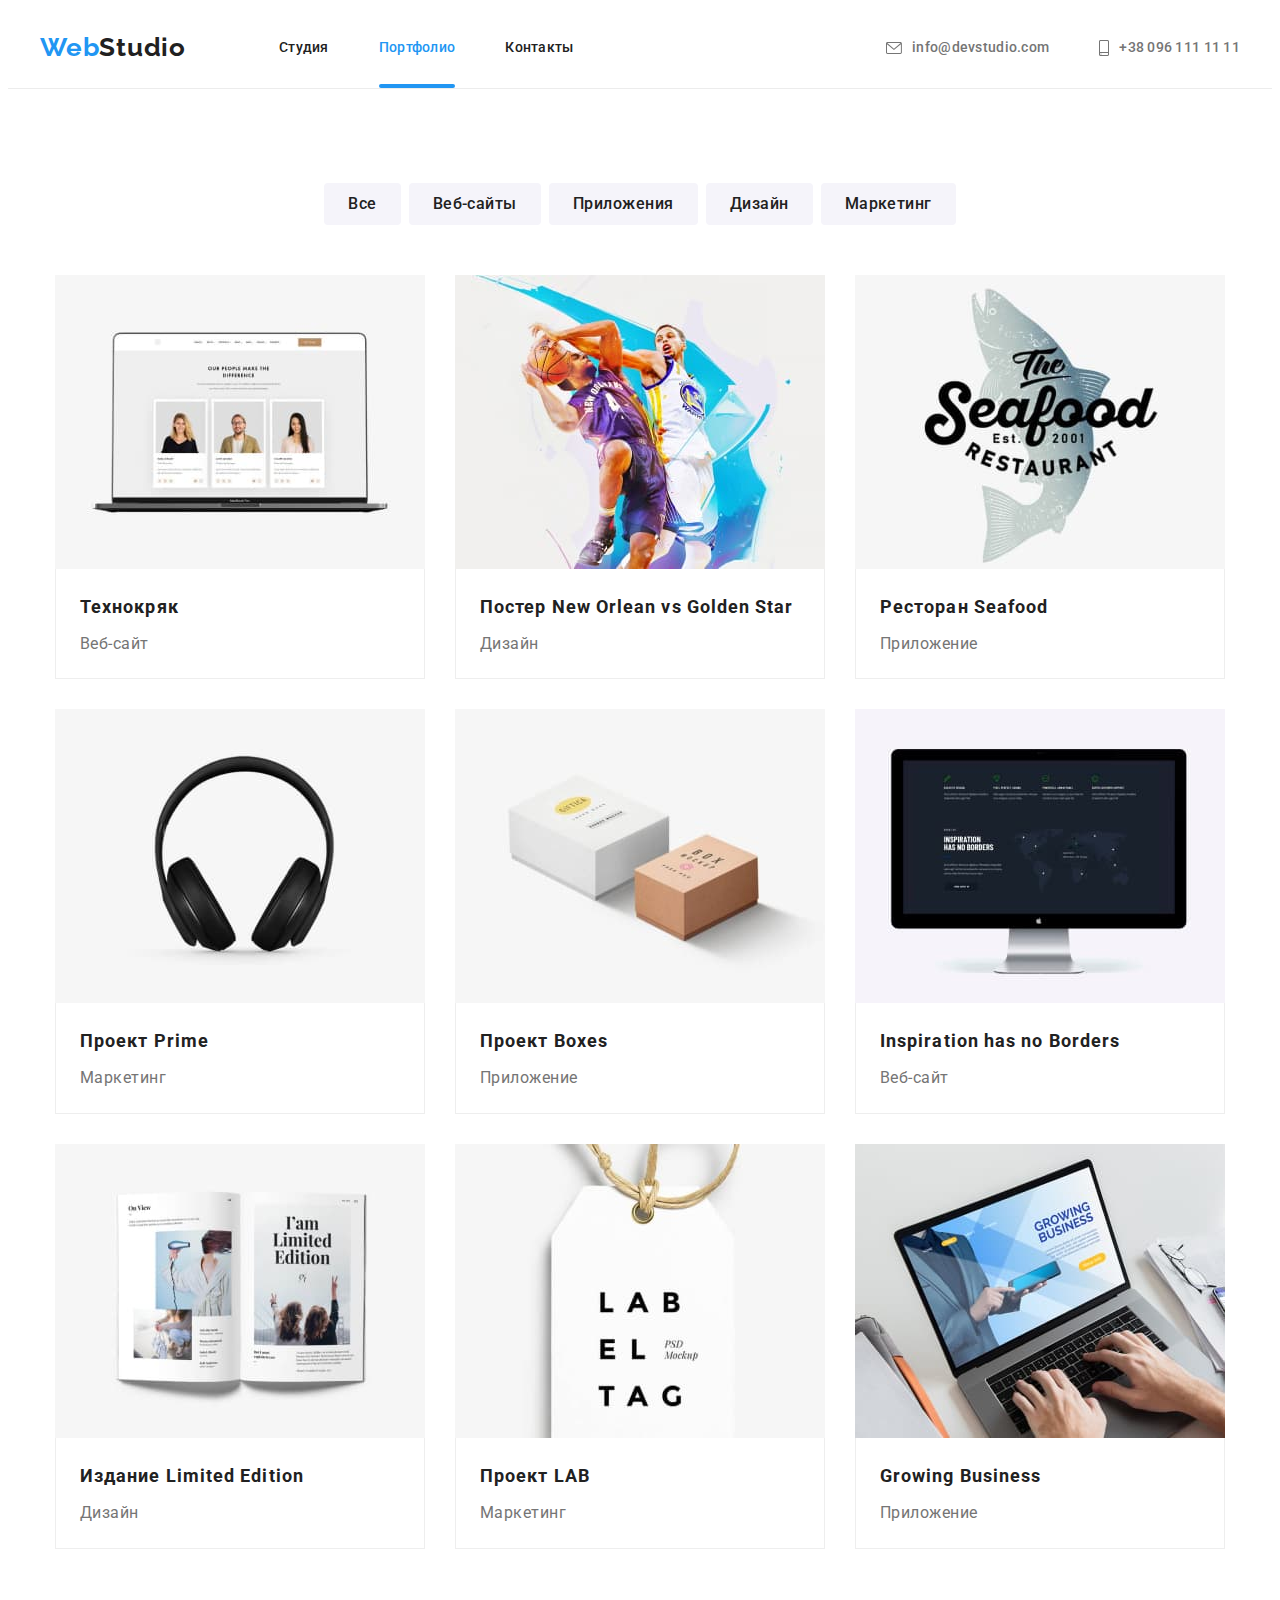
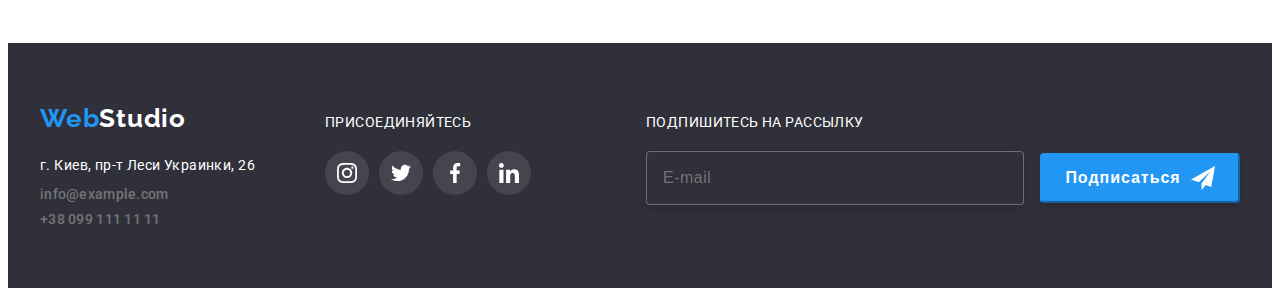
==== portfolio.html @ 256828cc "new" ====
<!DOCTYPE html>
<html lang="en">
  <head>
    <meta charset="UTF-8" />
    <meta http-equiv="X-UA-Compatible" content="IE=edge" />
    <meta name="viewport" content="width=device-width, initial-scale=1.0" />
    <title>Portfolio</title>
    <link rel="preconnect" href="https://fonts.googleapis.com" />
    <link rel="preconnect" href="https://fonts.gstatic.com" crossorigin />
    <link
      href="https://fonts.googleapis.com/css2?family=Raleway:wght@700&family=Roboto:wght@400;500;700;900&display=swap"
      rel="stylesheet"
    />
    <link
      rel="stylesheet"
      href="https://cdnjs.cloudflare.com/ajax/libs/modern-normalize/1.1.0/modern-normalize.min.css"
      integrity="sha512-wpPYUAdjBVSE4KJnH1VR1HeZfpl1ub8YT/NKx4PuQ5NmX2tKuGu6U/JRp5y+Y8XG2tV+wKQpNHVUX03MfMFn9Q=="
      crossorigin="anonymous"
      referrerpolicy="no-referrer"
    />
    <link rel="stylesheet" href="./css/main.min.css" />
  </head>
  <body>
    <header class="header">
      <div class="container">
        <a class="logo logo__header" href="./index.html"><span>Web</span>Studio</a>
        <nav class="nav">
          <ul class="navigation list-none">
            <li class="navigation__iteam">
              <a class="navigation__link" href="./index.html">Студия</a>
            </li>
            <li class="navigation__iteam">
              <a class="navigation__link current" href="./portfolio.html">Портфолио</a>
            </li>
            <li class="navigation__iteam">
              <a class="navigation__link" href="./index.html">Контакты</a>
            </li>
          </ul>
        </nav>
        <ul class="contacts contacts--margin list-none">
          <li class="contacts__list--margin">
            <a class="contacts__link" href="mailto:info@devstudio.com"
              ><svg class="icons-envelope" width="16" height="12">
                <use href="./images/icons.svg#icon-envelope"></use></svg
              >info@devstudio.com</a
            >
          </li>
          <li class="contacts__list--margin">
            <a class="contacts__link" href="tel:+380961111111">
              <svg class="icons-tel" width="10" height="16">
                <use href="./images/icons.svg#icon-smartphone"></use></svg
              >+38 096 111 11 11</a
            >
          </li>
        </ul>
      </div>
    </header>
    <main>
      <section class="portfolio">
        <div class="container">
          <h2 class="visually-hidden">Кнопки</h2>
          <ul class="menu-btn list-none">
            <li class="menu-btn__iteam">
              <button type="button" class="btn">Все</button>
            </li>
            <li class="menu-btn__iteam">
              <button type="button" class="btn">Веб-сайты</button>
            </li>
            <li class="menu-btn__iteam">
              <button type="button" class="btn">Приложения</button>
            </li>
            <li class="menu-btn__iteam">
              <button type="button" class="btn">Дизайн</button>
            </li>
            <li class="menu-btn__iteam">
              <button type="button" class="btn">Маркетинг</button>
            </li>
          </ul>
          <ul class="samples list-none">
            <li class="samples__iteam">
              <a class="samples__link" href="">
                <div class="samples__wrap">
                  <img src="./images/portfolio/img1.jpg" alt="img1" width="370" height="294" />
                  <p class="samples__cover">
                    Ресурс предлагает комплексные предложения с разным уровнем функционала и
                    сервисов. Все это позволит посетителю получить исчерпывающие сведения Все
                    компании или частном лице.
                  </p>
                </div>
                <div class="samples__discraption">
                  <h4 class="samples__title">Технокряк</h4>
                  <p class="samples__text">Веб-сайт</p>
                </div>
              </a>
            </li>
            <li class="samples__iteam">
              <a class="samples__link" href="">
                <div class="samples__wrap">
                  <img src="./images/portfolio/img2.jpg" alt="img2" width="370" height="294" />
                  <p class="samples__cover">
                    Ресурс предлагает комплексные предложения с разным уровнем функционала и
                    сервисов. Все это позволит посетителю получить исчерпывающие сведения Все
                    компании или частном лице.
                  </p>
                </div>
                <div class="samples__discraption">
                  <h4 class="samples__title">Постер New Orlean vs Golden Star</h4>
                  <p class="samples__text">Дизайн</p>
                </div>
              </a>
            </li>
            <li class="samples__iteam">
              <a class="samples__link" href="">
                <div class="samples__wrap">
                  <img src="./images/portfolio/img3.jpg" alt="img3" width="370" height="294" />
                  <p class="samples__cover">
                    Ресурс предлагает комплексные предложения с разным уровнем функционала и
                    сервисов. Все это позволит посетителю получить исчерпывающие сведения Все
                    компании или частном лице.
                  </p>
                </div>
                <div class="samples__discraption">
                  <h4 class="samples__title">Ресторан Seafood</h4>
                  <p class="samples__text">Приложение</p>
                </div>
              </a>
            </li>
            <li class="samples__iteam">
              <a class="samples__link" href="">
                <div class="samples__wrap">
                  <img src="./images/portfolio/img4.jpg" alt="img4" width="370" height="294" />
                  <p class="samples__cover">
                    Ресурс предлагает комплексные предложения с разным уровнем функционала и
                    сервисов. Все это позволит посетителю получить исчерпывающие сведения Все
                    компании или частном лице.
                  </p>
                </div>
                <div class="samples__discraption">
                  <h4 class="samples__title">Проект Prime</h4>
                  <p class="samples__text">Маркетинг</p>
                </div>
              </a>
            </li>
            <li class="samples__iteam">
              <a class="samples__link" href="">
                <div class="samples__wrap">
                  <img src="./images/portfolio/img5.jpg" alt="img5" width="370" height="294" />
                  <p class="samples__cover">
                    Ресурс предлагает комплексные предложения с разным уровнем функционала и
                    сервисов. Все это позволит посетителю получить исчерпывающие сведения Все
                    компании или частном лице.
                  </p>
                </div>
                <div class="samples__discraption">
                  <h4 class="samples__title">Проект Boxes</h4>
                  <p class="samples__text">Приложение</p>
                </div>
              </a>
            </li>
            <li class="samples__iteam">
              <a class="samples__link" href="">
                <div class="samples__wrap">
                  <img src="./images/portfolio/img6.jpg" alt="img6" width="370" height="294" />
                  <p class="samples__cover">
                    Ресурс предлагает комплексные предложения с разным уровнем функционала и
                    сервисов. Все это позволит посетителю получить исчерпывающие сведения Все
                    компании или частном лице.
                  </p>
                </div>
                <div class="samples__discraption">
                  <h4 class="samples__title">Inspiration has no Borders</h4>
                  <p class="samples__text">Веб-сайт</p>
                </div>
              </a>
            </li>
            <li class="samples__iteam">
              <a class="samples__link" href="">
                <div class="samples__wrap">
                  <img src="./images/portfolio/img7.jpg" alt="img7" width="370" height="294" />
                  <p class="samples__cover">
                    Ресурс предлагает комплексные предложения с разным уровнем функционала и
                    сервисов. Все это позволит посетителю получить исчерпывающие сведения Все
                    компании или частном лице.
                  </p>
                </div>
                <div class="samples__discraption">
                  <h4 class="samples__title">Издание Limited Edition</h4>
                  <p class="samples__text">Дизайн</p>
                </div>
              </a>
            </li>
            <li class="samples__iteam">
              <a class="samples__link" href="">
                <div class="samples__wrap">
                  <img src="./images/portfolio/img8.jpg" alt="img8" width="370" height="294" />
                  <p class="samples__cover">
                    Ресурс предлагает комплексные предложения с разным уровнем функционала и
                    сервисов. Все это позволит посетителю получить исчерпывающие сведения Все
                    компании или частном лице.
                  </p>
                </div>
                <div class="samples__discraption">
                  <h4 class="samples__title">Проект LAB</h4>
                  <p class="samples__text">Маркетинг</p>
                </div>
              </a>
            </li>
            <li class="samples__iteam">
              <a class="samples__link" href="">
                <div class="samples__wrap">
                  <img src="./images/portfolio/img9.jpg" alt="img9" width="370" height="294" />
                  <p class="samples__cover">
                    Ресурс предлагает комплексные предложения с разным уровнем функционала и
                    сервисов. Все это позволит посетителю получить исчерпывающие сведения Все
                    компании или частном лице.
                  </p>
                </div>
                <div class="samples__discraption">
                  <h4 class="samples__title">Growing Business</h4>
                  <p class="samples__text">Приложение</p>
                </div>
              </a>
            </li>
          </ul>
        </div>
      </section>
    </main>
    <footer class="footer">
      <div class="container">
        <div class="footer-flex">
          <a class="logo logo__footer" href="./index.html"><span>Web</span>Studio</a>
          <address>
            <ul class="adress list-none">
              <li class="adress__iteam">
                <a
                  class="adress__links"
                  href="https://goo.gl/maps/qadkMELX9ctfgKhd9"
                  target="_blank"
                  >г. Киев, пр-т Леси Украинки, 26</a
                >
              </li>
              <li class="adress__iteam">
                <a class="adress__link" href="mailto:info@example.com">info@example.com</a>
              </li>
              <li class="adress__iteam">
                <a class="adress__link" href="tel:+380991111111">+38 099 111 11 11</a>
              </li>
            </ul>
          </address>
        </div>
        <div class="footer-contacts footer-contacts--margin">
          <p class="footer-contacts__text footer-contacts__text--margin">присоединяйтесь</p>
          <ul class="footer-contacts__list list-none">
            <li class="footer-contacts__item footer-contacts__item--margin">
              <a href="" class="footer-contacts__soclink">
                <svg class="footer-contacts__icon" width="20" height="20">
                  <use href="./images/icons.svg#icon-instagram"></use>
                </svg>
              </a>
            </li>
            <li class="footer-contacts__item footer-contacts__item--margin">
              <a href="" class="footer-contacts__soclink">
                <svg class="footer-contacts__icon" width="20" height="20">
                  <use href="./images/icons.svg#icon-twitter"></use>
                </svg>
              </a>
            </li>
            <li class="footer-contacts__item footer-contacts__item--margin">
              <a href="" class="footer-contacts__soclink">
                <svg class="footer-contacts__icon" width="20" height="20">
                  <use href="./images/icons.svg#icon-facebook"></use>
                </svg>
              </a>
            </li>
            <li class="footer-contacts__item footer-contacts__item--margin">
              <a href="" class="footer-contacts__soclink">
                <svg class="footer-contacts__icon" width="20" height="20">
                  <use href="./images/icons.svg#icon-linkedin"></use>
                </svg>
              </a>
            </li>
          </ul>
        </div>
        <div class="subscribe-block">
          <p class="subscribe-block__tittle">Подпишитесь на рассылку</p>
          <form>
            <label for="subscribe-input"></label>
            <input
              type="email"
              class="subscribe-input"
              name="subscribe-input"
              id="subscribe-input"
              placeholder="E-mail"
            />
            <button type="button" class="subscribe-button">
              <span>Подписаться</span>
              <svg class="subscribe-button__icon" width="24" height="24">
                <use href="./images/icons.svg#icon-send"></use>
              </svg>
            </button>
          </form>
        </div>
      </div>
    </footer>
  </body>
</html>
---- css/main.min.css ----
p,h1,h2,h3,h4{margin:0}ul,ol{margin:0;padding-left:0}button{cursor:pointer}img{display:block;width:100%;height:auto}body{font-family:"Roboto",sans-serif;font-style:normal;color:var(--main-text-color)}[href]{text-decoration:none}.list-none{list-style-type:none}.visually-hidden{position:absolute;white-space:nowrap;width:1px;height:1px;overflow:hidden;border:0;padding:0;clip:rect(0 0 0 0);clip-path:inset(50%);margin:-1px}:root{--main-text-color: #212121;--main-focus-text-blue: #2196f3;--main-white-color: #ffffff;--color-contact: #757575;--color-footer: #2f303a;--color-bg-btn: #f5f4fa;--icons-main: rgba(175, 177, 184, 1)}.bg-main{padding-top:200px;padding-bottom:200px;text-align:center;background-color:var(--color-footer);color:var(--main-white-color);background-image:linear-gradient(rgba(47, 48, 58, 0.4), rgba(47, 48, 58, 0.4)),url(../images/bg-main.jpg);background-repeat:no-repeat;background-position:center;background-size:cover;max-width:1600px;margin:0 auto}.bg-main .container{display:flex;flex-direction:column;align-items:center}.container{width:1200px;margin:0 auto;padding-left:15px;padding-right:15px}.logo,.logo__footer,.logo__header{display:block;font-family:"Raleway",sans-serif;font-style:normal;font-weight:700;font-size:26px;line-height:1.19;letter-spacing:.03em}.logo>span,.logo__footer>span,.logo__header>span{color:var(--main-focus-text-blue)}.logo__header{padding-top:24px;padding-bottom:25px;color:var(--main-text-color);margin-right:93px}.logo__footer{color:var(--main-white-color);margin-bottom:20px}.nav{display:flex}.header{border-bottom:1px solid #ececec}.header .container{display:flex}.navigation{display:flex;align-items:center}.navigation__link,.navigation__link.current{display:block;position:relative}.navigation__link.current::after{content:"";position:absolute;width:100%;height:4px;background-color:var(--main-focus-text-blue);border-radius:2px;left:0;bottom:-32px}.navigation__iteam:not(:last-child){margin-right:50px}.navigation__link{font-weight:500;font-size:14px;line-height:1.14;letter-spacing:.02em;text-decoration:var(--main-text-color);color:inherit;transition:color 250ms cubic-bezier(0.4, 0, 0.2, 1)}.navigation__link:hover,.navigation__link:focus,.navigation__link:active{color:var(--main-focus-text-blue)}.navigation__link.current{font-weight:500;font-size:14px;line-height:1.14;letter-spacing:.02em;color:var(--main-focus-text-blue)}.button,.subscribe-button{width:200px;height:50px;background-color:var(--main-focus-text-blue);color:var(--main-white-color);border-color:var(--main-focus-text-blue);font-weight:700;font-size:16px;line-height:1.87;letter-spacing:.06em;border-radius:4px;box-shadow:0px 4px 4px rgba(0,0,0,.15)}.subscribe-button{align-items:center;display:inline-flex;justify-content:center;margin-left:12px}.contacts--margin{margin-left:auto}.contacts__list--margin:not(:last-child){margin-right:50px}.contacts{display:flex;align-items:center}.contacts__link{display:flex;align-items:center;font-style:normal;font-weight:500;font-size:14px;line-height:1.14;letter-spacing:.02em;color:var(--color-contact);transition:color 250ms cubic-bezier(0.4, 0, 0.2, 1)}.contacts__link:hover,.contacts__link:focus,.contacts__link:active{color:var(--main-focus-text-blue)}.icons-envelope{margin-right:10px;fill:currentColor}.icons-tel{margin-right:10px;fill:currentColor}.adress__links{display:block;color:var(--main-white-color);font-family:"Roboto";font-style:normal;font-weight:400;font-size:14px;line-height:1.71;letter-spacing:.03em;transition:color 250ms cubic-bezier(0.4, 0, 0.2, 1)}.adress__links:hover,.adress__links:focus{color:var(--main-focus-text-blue)}.adress__link{display:block;font-style:normal;font-weight:500;font-size:14px;line-height:1.14;letter-spacing:.02em;color:var(--color-contact);transition:color 250ms cubic-bezier(0.4, 0, 0.2, 1)}.adress__link:hover,.adress__link:focus,.adress__link:active{color:var(--main-focus-text-blue)}.adress__iteam:not(:last-child){margin-bottom:9px}.hero-tittle{width:696px;font-weight:900;font-size:44px;line-height:1.36;letter-spacing:.06em;text-transform:uppercase;color:var(--main-white-color);text-align:center;margin-bottom:30px}.btn{font-weight:500;font-size:16px;line-height:1.6;letter-spacing:.03em;font-family:inherit;border-color:rgba(0,0,0,0);background:var(--color-bg-btn);color:var(--main-text-color);border-radius:4px;padding:6px 22px;width:auto;text-align:center;transition:background-color 250ms cubic-bezier(0.4, 0, 0.2, 1),color 250ms cubic-bezier(0.4, 0, 0.2, 1),box-shadow 250ms cubic-bezier(0.4, 0, 0.2, 1)}.btn:hover,.btn:active{color:var(--main-white-color);background-color:var(--main-focus-text-blue);border-radius:4px;font-family:inherit;box-shadow:0px 3px 1px rgba(0,0,0,.1),0px 1px 2px rgba(0,0,0,.08),0px 2px 2px rgba(0,0,0,.12)}.benefits{display:flex}.benefits p{font-size:14px;line-height:1.71;letter-spacing:.03em;color:var(--color-contact);width:270px;height:75px}.benefits h4{font-weight:700;font-size:14px;line-height:1.14;letter-spacing:.03em;text-transform:uppercase;width:270px}.benefits li:not(:last-child){margin-right:30px}.benefits-tittle{margin-bottom:10px}.benefits-example{padding-top:94px;padding-bottom:94px}.benefits-list::before{display:block;content:"";height:120px;background-color:var(--color-bg-btn);background-position:center;background-repeat:no-repeat;border-radius:4px;margin-bottom:30px}.icon-antenna::before{background-image:url("../images/antenna.svg")}.icon-clock::before{background-image:url("../images/clock.svg")}.icon-diagram::before{background-image:url("../images/diagram.svg")}.icon-astronaut::before{background-image:url("../images/astronaut.svg")}.examples{padding-bottom:94px}.examples__img{display:block;width:100%;height:auto}.examples__title{font-size:36px;line-height:1.16;letter-spacing:.03em;text-align:center;margin-bottom:50px}.examples__list{display:flex}.examples__iteams:not(:last-child){margin-right:30px}.examples__iteams{position:relative}.examples__text{font-weight:700;font-size:14px;line-height:1.14;letter-spacing:.03em;position:absolute;background-color:rgba(47,48,58,.8);bottom:0px;width:100%;height:70px;color:var(--main-white-color);text-transform:uppercase;display:flex;align-items:center;justify-content:center}.team{text-align:center;padding-top:94px;padding-bottom:94px;background-color:#f5f4fa}.team__title{text-align:center;font-weight:700;font-size:36px;line-height:1.16;letter-spacing:.03em;margin-bottom:50px}.team__list{display:flex}.team__items{box-shadow:0px 1px 3px rgba(0,0,0,.12),0px 1px 1px rgba(0,0,0,.14),0px 2px 1px rgba(0,0,0,.2);border-radius:0px 0px 4px 4px}.team__items:not(:last-child){margin-right:30px}.team__img{display:block;width:100%;height:autp}.team__names{font-weight:500;font-size:16px;line-height:1.87;letter-spacing:.03em;margin-bottom:10px}.team__position{font-size:16px;line-height:1.87;letter-spacing:.03em;color:var(--color-contact);margin-bottom:16px}.team__discraption{padding-top:30px;padding-bottom:30px;background-color:var(--main-white-color);border-radius:0px 0px 4px 4px}.socials{display:flex;justify-content:center}.socials__iteam{width:44px;height:44px;margin-right:10px}.socials__iteam:last-child{margin-right:0px}.socials__link{width:100%;height:100%;background-color:var(--main-white-color);border-radius:50%;display:flex;align-items:center;justify-content:center;transition:background-color 250ms cubic-bezier(0.4, 0, 0.2, 1)}.socials__link:hover,.socials__link:focus{background-color:var(--main-focus-text-blue)}.socials__link:hover .socials__icons{fill:var(--main-white-color)}.socials__icons{fill:var(--icons-main);transition:fill 250ms cubic-bezier(0.4, 0, 0.2, 1)}.regular-customers{display:flex;justify-content:space-between}.customers-list-link{display:flex;justify-content:center;align-items:center;width:170px;height:92px;border:1px solid #afb1b8;border-radius:4px;transition:border-color 250ms cubic-bezier(0.4, 0, 0.2, 1)}.customers-list-link:hover,.customers-list-link:focus{border-color:var(--main-focus-text-blue)}.customers-list-link:hover .custumers-list-icon,.customers-list-link:focus .custumers-list-icon{fill:var(--main-focus-text-blue)}.custumers-list-icon{fill:var(--icons-main);transition:fill 250ms cubic-bezier(0.4, 0, 0.2, 1)}.regular-customers-tittle{margin-top:0px;margin-bottom:50px;text-align:center;font-weight:700;font-size:36px;line-height:1.16;letter-spacing:.03em}.regular-clients{padding:94px 0px}.footer{background-color:var(--color-footer);color:var(--main-white-color);padding-bottom:60px;padding-top:60px}.footer .container{display:flex;align-items:baseline}.backdrop{width:100%;height:100%;background-color:rgba(0,0,0,.2);position:fixed;top:0;transition:opacity 250ms,visibility 250ms}.backdrop.is-hidden .modal{transform:rotate(45deg)}.modal{width:528px;height:581px;background:#fff;box-shadow:0px 1px 3px rgba(0,0,0,.12),0px 1px 1px rgba(0,0,0,.14),0px 2px 1px rgba(0,0,0,.2);border-radius:4px;position:absolute;top:50%;left:50%;transform:translate(-50%, -50%) rotate(0);transition:transform 300ms linear;padding:40px}.modal__close-btn{width:30px;height:30px;background-color:rgba(0,0,0,0);border:none;position:absolute;top:8px;right:8px;border:1px solid rgba(0,0,0,.1);border-radius:50%;display:flex;align-items:center;justify-content:center}.modal__close-btn:hover,.modal__close-btn:focus,.modal__close-btn:active{fill:var(--main-focus-text-blue)}.modal__text{font-weight:700;font-size:20px;line-height:1.15;letter-spacing:.03em;color:var(--main-text-color);margin-bottom:12px;text-align:center}.modal__filling-wrap{margin-bottom:4px}.modal__label{font-weight:400;font-size:12px;line-height:1.16;letter-spacing:.01em;text-align:left;display:block;color:var(--color-contact)}.modal__filling{margin-bottom:10px}.modal__filling:focus .modal-filling-icon{fill:var(--main-focus-text-blue);border-color:var(--main-focus-text-blue)}.modal__wrap{position:relative}.modal__wrap-checkbox{margin-bottom:30px}.modal-filling-input{width:100%;height:40px;border:1px solid rgba(33,33,33,.2);border-radius:4px;padding-left:42px;outline:none;transition:cursor 250ms cubic-bezier(0.4, 0, 0.2, 1),border-color 250ms cubic-bezier(0.4, 0, 0.2, 1)}.modal-filling-input:hover{cursor:pointer}.modal-filling-input:focus,.modal-filling-input:active{cursor:text}.modal-filling-input:focus{border-color:var(--main-focus-text-blue)}.modal-filling-input:focus+.modal-filling-icon{fill:var(--main-focus-text-blue)}.modal-filling-comment{display:block;width:100%;height:120px;resize:none;border:1px solid rgba(33,33,33,.2);border-radius:4px;margin-bottom:20px;padding:12px 16px;font-size:14px;line-height:1.14;letter-spacing:.01em;outline:none;transition:cursor 250ms cubic-bezier(0.4, 0, 0.2, 1),border-color 250ms cubic-bezier(0.4, 0, 0.2, 1)}.modal-filling-comment:hover{cursor:pointer}.modal-filling-comment:focus{border-color:var(--main-focus-text-blue);cursor:text}.terms-tittle{font-size:14px;line-height:1.7;letter-spacing:.03em;color:var(--color-contact);display:flex;align-items:center;justify-content:center}.terms-tittle::before{content:"";width:16px;height:15px;border:2px solid #212121;margin-right:8px;border-radius:2px}.modal-filling-checkbox:checked+.terms-tittle::before{background-color:var(--main-focus-text-blue);background-image:url(../images/confirm.svg);border:none;background-repeat:no-repeat;background-position:center}.modal-filling-link-terms{color:var(--main-focus-text-blue);text-decoration:underline;margin-left:4px}.modal-filling-icon{position:absolute;left:12px;top:50%;transform:translateY(-50%);transition:fill 250ms cubic-bezier(0.4, 0, 0.2, 1),border-color 250ms cubic-bezier(0.4, 0, 0.2, 1)}.modal-filling-flex-submit{display:flex;align-items:center;justify-content:center}.is-hidden{visibility:hidden;opacity:0;pointer-events:none}.samples{display:flex;flex-wrap:wrap;justify-content:center}.samples__iteam:not(:nth-child(3n+3)){margin-right:30px}.samples__iteam:not(:nth-last-child(-n+3)){margin-bottom:30px}.samples__link{display:inline-block;transition:box-shadow 250ms cubic-bezier(0.4, 0, 0.2, 1)}.samples__link:hover,.samples__link:focus{box-shadow:0px 1px 1px rgba(0,0,0,.12),0px 4px 4px rgba(0,0,0,.06),1px 4px 6px rgba(0,0,0,.16)}.samples__link:hover .samples__cover{transform:translateY(0)}.samples__wrap{position:relative;overflow:hidden}.samples__cover{width:100%;height:100%;position:absolute;top:0;font-weight:400;font-size:18px;line-height:1.55;letter-spacing:.03em;color:var(--main-white-color);padding:63px 24px;background-color:rgba(33,150,243,.9);transform:translateY(101%);transition:transform 250ms cubic-bezier(0.4, 0, 0.2, 1)}.samples__title{font-weight:700;font-size:18px;line-height:2;letter-spacing:.06em;margin-bottom:4px;color:var(--main-text-color)}.samples__text{font-size:16px;line-height:1.87;letter-spacing:.03em;color:var(--color-contact)}.samples__discraption{padding:20px 24px;border-bottom:1px solid #eee;border-left:1px solid #eee;border-right:1px solid #eee}.portfolio{padding-top:94px;padding-bottom:94px}.menu-btn{display:flex;justify-content:center;margin-bottom:50px;margin-right:auto;margin-left:auto}.menu-btn__iteam:not(:last-child){margin-right:8px}.subscribe-block{margin-left:auto}.subscribe-block__tittle{margin-bottom:20px;font-size:14px;line-height:1.14;letter-spacing:.03em;text-transform:uppercase}.subscribe-button__icon{margin-left:10px}.subscribe-input{border:1px solid rgba(255,255,255,.3);filter:drop-shadow(0px 4px 4px rgba(0, 0, 0, 0.15));border-radius:4px;background-color:var(--color-footer);width:358px;height:50px;font-weight:400;font-size:16px;line-height:1.25;letter-spacing:.03em;display:inline-flex;align-items:center;color:rgba(255,255,255,.6);padding-left:16px;transition:cursor 250ms cubic-bezier(0.4, 0, 0.2, 1)}.subscribe-input:hover{cursor:pointer}.subscribe-input:focus,.subscribe-input:active{cursor:text}.footer-contacts--margin{margin-left:70px}.footer-contacts__text--margin{margin-bottom:20px}.footer-contacts__item--margin:not(:last-child){margin-right:10px}.footer-contacts__text{font-family:"Roboto";font-style:normal;font-size:14px;line-height:1.14;letter-spacing:.03em;text-transform:uppercase;color:#fff}.footer-contacts__list{display:flex}.footer-contacts__item{border-radius:50%;display:flex;align-items:center;justify-content:center;width:44px;height:44px}.footer-contacts__icon{fill:var(--main-white-color)}.footer-contacts__soclink{width:100%;height:100%;background-color:rgba(255,255,255,.1);border-radius:50%;display:flex;align-items:center;justify-content:center;transition:background-color 250ms cubic-bezier(0.4, 0, 0.2, 1)}.footer-contacts__soclink:hover,.footer-contacts__soclink:focus{background-color:var(--main-focus-text-blue)}.footer-contacts__soclink:hover .footer-contacts__icon{fill:var(--main-white-color)}/*# sourceMappingURL=main.min.css.map */
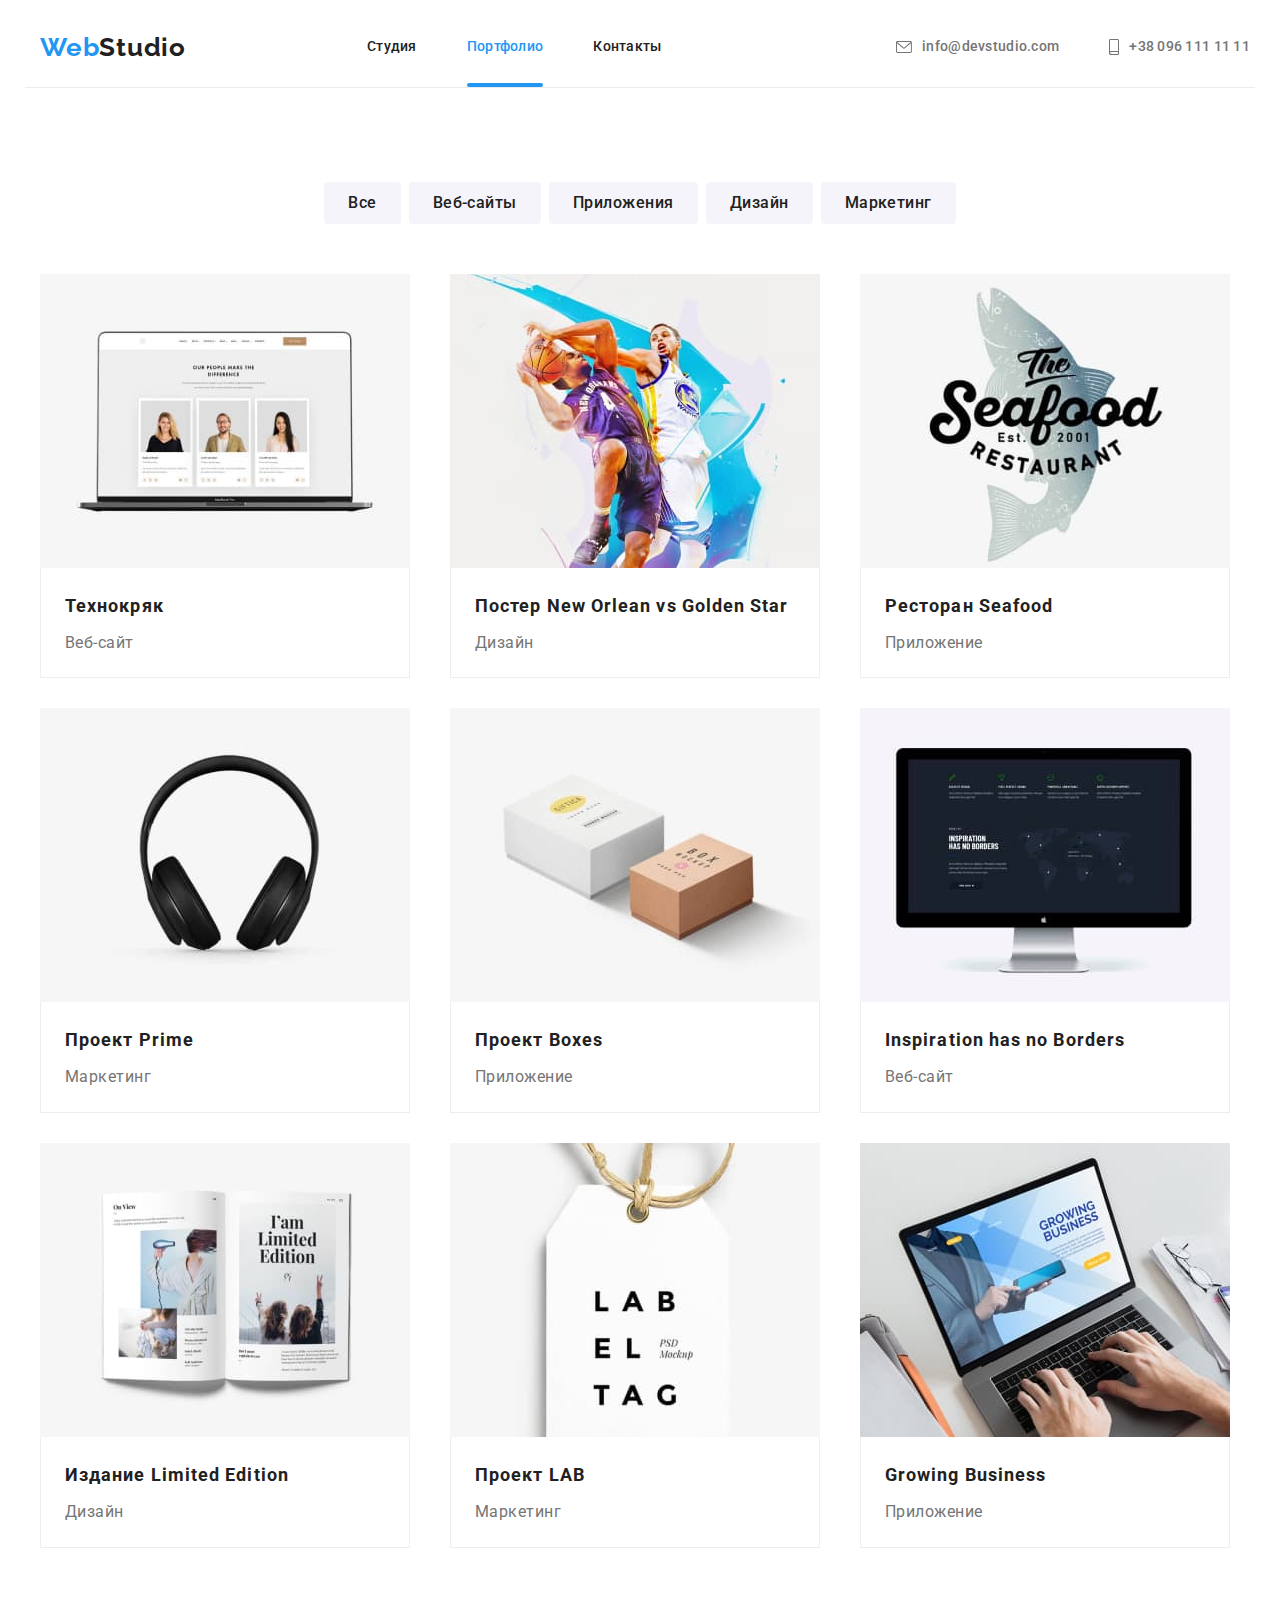
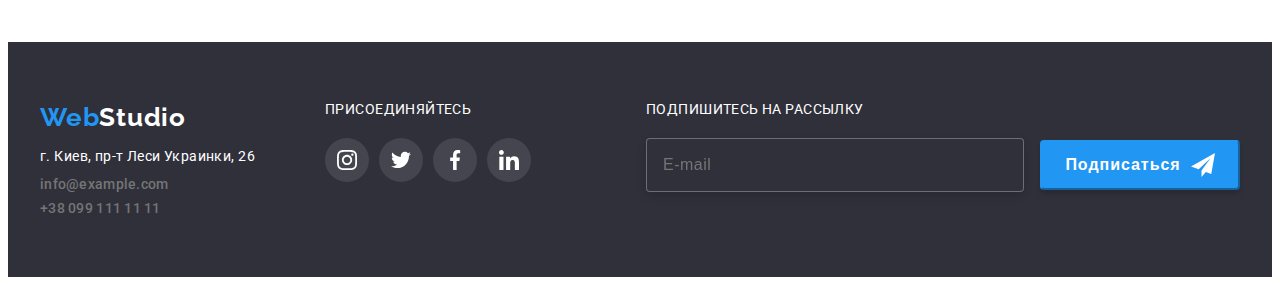
==== commit 97a9a120: "update" ====
--- a/portfolio.html
+++ b/portfolio.html
@@ -53,6 +53,57 @@
             >
           </li>
         </ul>
+        <button type="button" class="menu-mob__btn">
+          <svg class="" width="40" height="40">
+            <use href="./images/icons.svg#icon-menu_mob"></use>
+          </svg>
+        </button>
+      </div>
+      <div class="mob-menu is-hidden">
+        <div class="mob-menu__top-text">
+          <button type="button" class="menu-mob__close">
+            <svg class="" width="40" height="40">
+              <use href="./images/icons.svg#icon-menu-mob-close"></use>
+            </svg>
+          </button>
+          <ul class="mob-menu__list list-none">
+            <li class="mob-menu__iteam">
+              <a class="mob-menu__link" href="./index.html">Студия</a>
+            </li>
+            <li class="mob-menu__iteam">
+              <a class="mob-menu__link" href="./portfolio.html">Портфолио</a>
+            </li>
+            <li class="mob-menu__iteam">
+              <a class="mob-menu__link" href="./index.html">Контакты</a>
+            </li>
+          </ul>
+        </div>
+        <div class="mob-menu__bottom-text">
+          <ul class="mob-menu-contacts list-none">
+            <li class="mob-menu-contacts__iteam">
+              <a class="mob-menu-contacts__tel" href="tel:+380961111111"> +38 096 111 11 11</a>
+            </li>
+            <li class="mob-menu-contacts__iteam">
+              <a class="mob-menu-contacts__mail" href="mailto:info@devstudio.com"
+                >info@devstudio.com</a
+              >
+            </li>
+          </ul>
+          <ul class="mob-menu-socials list-none">
+            <li class="mob-menu-socials__item">
+              <a href="" class="mob-menu-socials__link">Instagram </a>
+            </li>
+            <li class="mob-menu-socials__item">
+              <a href="" class="mob-menu-socials__link">Twitter </a>
+            </li>
+            <li class="mob-menu-socials__item">
+              <a href="" class="mob-menu-socials__link">Facebook </a>
+            </li>
+            <li class="mob-menu-socials__item">
+              <a href="" class="mob-menu-socials__link">Linkedin </a>
+            </li>
+          </ul>
+        </div>
       </div>
     </header>
     <main>
@@ -80,7 +131,36 @@
             <li class="samples__iteam">
               <a class="samples__link" href="">
                 <div class="samples__wrap">
-                  <img src="./images/portfolio/img1.jpg" alt="img1" width="370" height="294" />
+                  <picture>
+                    <source
+                      srcset="
+                        ./images/portfolio/img1.jpg    1x,
+                        ./images/portfolio/img1-2x.jpg 2x
+                      "
+                      media="(min-width: 1200px)"
+                    />
+                    <source
+                      srcset="
+                        ./images/portfolio/img1.jpg    1x,
+                        ./images/portfolio/img1-2x.jpg 2x
+                      "
+                      media="(min-width: 768px)"
+                    />
+                    <source
+                      srcset="
+                        ./images/portfolio/img1.jpg    1x,
+                        ./images/portfolio/img1-2x.jpg 2x
+                      "
+                      media="(min-width: 320px)"
+                    />
+                    <img
+                      class="examples__img"
+                      src="./images/img1.jpg"
+                      alt="наши работы"
+                      width="370"
+                      height="294"
+                    />
+                  </picture>
                   <p class="samples__cover">
                     Ресурс предлагает комплексные предложения с разным уровнем функционала и
                     сервисов. Все это позволит посетителю получить исчерпывающие сведения Все
@@ -96,7 +176,36 @@
             <li class="samples__iteam">
               <a class="samples__link" href="">
                 <div class="samples__wrap">
-                  <img src="./images/portfolio/img2.jpg" alt="img2" width="370" height="294" />
+                  <picture>
+                    <source
+                      srcset="
+                        ./images/portfolio/img2.jpg    1x,
+                        ./images/portfolio/img2-2x.jpg 2x
+                      "
+                      media="(min-width: 1200px)"
+                    />
+                    <source
+                      srcset="
+                        ./images/portfolio/img2.jpg    1x,
+                        ./images/portfolio/img2-2x.jpg 2x
+                      "
+                      media="(min-width: 768px)"
+                    />
+                    <source
+                      srcset="
+                        ./images/portfolio/img2.jpg    1x,
+                        ./images/portfolio/img2-2x.jpg 2x
+                      "
+                      media="(min-width: 320px)"
+                    />
+                    <img
+                      class="examples__img"
+                      src="./images/img2.jpg"
+                      alt="наши работы"
+                      width="370"
+                      height="294"
+                    />
+                  </picture>
                   <p class="samples__cover">
                     Ресурс предлагает комплексные предложения с разным уровнем функционала и
                     сервисов. Все это позволит посетителю получить исчерпывающие сведения Все
@@ -112,7 +221,36 @@
             <li class="samples__iteam">
               <a class="samples__link" href="">
                 <div class="samples__wrap">
-                  <img src="./images/portfolio/img3.jpg" alt="img3" width="370" height="294" />
+                  <picture>
+                    <source
+                      srcset="
+                        ./images/portfolio/img3.jpg    1x,
+                        ./images/portfolio/img3-2x.jpg 2x
+                      "
+                      media="(min-width: 1200px)"
+                    />
+                    <source
+                      srcset="
+                        ./images/portfolio/img3.jpg    1x,
+                        ./images/portfolio/img3-2x.jpg 2x
+                      "
+                      media="(min-width: 768px)"
+                    />
+                    <source
+                      srcset="
+                        ./images/portfolio/img3.jpg    1x,
+                        ./images/portfolio/img3-2x.jpg 2x
+                      "
+                      media="(min-width: 320px)"
+                    />
+                    <img
+                      class="examples__img"
+                      src="./images/img3.jpg"
+                      alt="наши работы"
+                      width="370"
+                      height="294"
+                    />
+                  </picture>
                   <p class="samples__cover">
                     Ресурс предлагает комплексные предложения с разным уровнем функционала и
                     сервисов. Все это позволит посетителю получить исчерпывающие сведения Все
@@ -128,7 +266,36 @@
             <li class="samples__iteam">
               <a class="samples__link" href="">
                 <div class="samples__wrap">
-                  <img src="./images/portfolio/img4.jpg" alt="img4" width="370" height="294" />
+                  <picture>
+                    <source
+                      srcset="
+                        ./images/portfolio/img4.jpg    1x,
+                        ./images/portfolio/img4-2x.jpg 2x
+                      "
+                      media="(min-width: 1200px)"
+                    />
+                    <source
+                      srcset="
+                        ./images/portfolio/img4.jpg    1x,
+                        ./images/portfolio/img4-2x.jpg 2x
+                      "
+                      media="(min-width: 768px)"
+                    />
+                    <source
+                      srcset="
+                        ./images/portfolio/img4.jpg    1x,
+                        ./images/portfolio/img4-2x.jpg 2x
+                      "
+                      media="(min-width: 320px)"
+                    />
+                    <img
+                      class="examples__img"
+                      src="./images/img4.jpg"
+                      alt="наши работы"
+                      width="370"
+                      height="294"
+                    />
+                  </picture>
                   <p class="samples__cover">
                     Ресурс предлагает комплексные предложения с разным уровнем функционала и
                     сервисов. Все это позволит посетителю получить исчерпывающие сведения Все
@@ -144,7 +311,36 @@
             <li class="samples__iteam">
               <a class="samples__link" href="">
                 <div class="samples__wrap">
-                  <img src="./images/portfolio/img5.jpg" alt="img5" width="370" height="294" />
+                  <picture>
+                    <source
+                      srcset="
+                        ./images/portfolio/img5.jpg    1x,
+                        ./images/portfolio/img5-2x.jpg 2x
+                      "
+                      media="(min-width: 1200px)"
+                    />
+                    <source
+                      srcset="
+                        ./images/portfolio/img5.jpg    1x,
+                        ./images/portfolio/img5-2x.jpg 2x
+                      "
+                      media="(min-width: 768px)"
+                    />
+                    <source
+                      srcset="
+                        ./images/portfolio/img5.jpg    1x,
+                        ./images/portfolio/img5-2x.jpg 2x
+                      "
+                      media="(min-width: 320px)"
+                    />
+                    <img
+                      class="examples__img"
+                      src="./images/img5.jpg"
+                      alt="наши работы"
+                      width="370"
+                      height="294"
+                    />
+                  </picture>
                   <p class="samples__cover">
                     Ресурс предлагает комплексные предложения с разным уровнем функционала и
                     сервисов. Все это позволит посетителю получить исчерпывающие сведения Все
@@ -160,7 +356,36 @@
             <li class="samples__iteam">
               <a class="samples__link" href="">
                 <div class="samples__wrap">
-                  <img src="./images/portfolio/img6.jpg" alt="img6" width="370" height="294" />
+                  <picture>
+                    <source
+                      srcset="
+                        ./images/portfolio/img6.jpg    1x,
+                        ./images/portfolio/img6-2x.jpg 2x
+                      "
+                      media="(min-width: 1200px)"
+                    />
+                    <source
+                      srcset="
+                        ./images/portfolio/img6.jpg    1x,
+                        ./images/portfolio/img6-2x.jpg 2x
+                      "
+                      media="(min-width: 768px)"
+                    />
+                    <source
+                      srcset="
+                        ./images/portfolio/img6.jpg    1x,
+                        ./images/portfolio/img6-2x.jpg 2x
+                      "
+                      media="(min-width: 320px)"
+                    />
+                    <img
+                      class="examples__img"
+                      src="./images/img6.jpg"
+                      alt="наши работы"
+                      width="370"
+                      height="294"
+                    />
+                  </picture>
                   <p class="samples__cover">
                     Ресурс предлагает комплексные предложения с разным уровнем функционала и
                     сервисов. Все это позволит посетителю получить исчерпывающие сведения Все
@@ -176,7 +401,36 @@
             <li class="samples__iteam">
               <a class="samples__link" href="">
                 <div class="samples__wrap">
-                  <img src="./images/portfolio/img7.jpg" alt="img7" width="370" height="294" />
+                  <picture>
+                    <source
+                      srcset="
+                        ./images/portfolio/img7.jpg    1x,
+                        ./images/portfolio/img7-2x.jpg 2x
+                      "
+                      media="(min-width: 1200px)"
+                    />
+                    <source
+                      srcset="
+                        ./images/portfolio/img7.jpg    1x,
+                        ./images/portfolio/img7-2x.jpg 2x
+                      "
+                      media="(min-width: 768px)"
+                    />
+                    <source
+                      srcset="
+                        ./images/portfolio/img7.jpg    1x,
+                        ./images/portfolio/img7-2x.jpg 2x
+                      "
+                      media="(min-width: 320px)"
+                    />
+                    <img
+                      class="examples__img"
+                      src="./images/img7.jpg"
+                      alt="наши работы"
+                      width="370"
+                      height="294"
+                    />
+                  </picture>
                   <p class="samples__cover">
                     Ресурс предлагает комплексные предложения с разным уровнем функционала и
                     сервисов. Все это позволит посетителю получить исчерпывающие сведения Все
@@ -192,7 +446,36 @@
             <li class="samples__iteam">
               <a class="samples__link" href="">
                 <div class="samples__wrap">
-                  <img src="./images/portfolio/img8.jpg" alt="img8" width="370" height="294" />
+                  <picture>
+                    <source
+                      srcset="
+                        ./images/portfolio/img8.jpg    1x,
+                        ./images/portfolio/img8-2x.jpg 2x
+                      "
+                      media="(min-width: 1200px)"
+                    />
+                    <source
+                      srcset="
+                        ./images/portfolio/img8.jpg    1x,
+                        ./images/portfolio/img8-2x.jpg 2x
+                      "
+                      media="(min-width: 768px)"
+                    />
+                    <source
+                      srcset="
+                        ./images/portfolio/img8.jpg    1x,
+                        ./images/portfolio/img8-2x.jpg 2x
+                      "
+                      media="(min-width: 320px)"
+                    />
+                    <img
+                      class="examples__img"
+                      src="./images/img8.jpg"
+                      alt="наши работы"
+                      width="370"
+                      height="294"
+                    />
+                  </picture>
                   <p class="samples__cover">
                     Ресурс предлагает комплексные предложения с разным уровнем функционала и
                     сервисов. Все это позволит посетителю получить исчерпывающие сведения Все
@@ -208,7 +491,36 @@
             <li class="samples__iteam">
               <a class="samples__link" href="">
                 <div class="samples__wrap">
-                  <img src="./images/portfolio/img9.jpg" alt="img9" width="370" height="294" />
+                  <picture>
+                    <source
+                      srcset="
+                        ./images/portfolio/img9.jpg    1x,
+                        ./images/portfolio/img9-2x.jpg 2x
+                      "
+                      media="(min-width: 1200px)"
+                    />
+                    <source
+                      srcset="
+                        ./images/portfolio/img9.jpg    1x,
+                        ./images/portfolio/img9-2x.jpg 2x
+                      "
+                      media="(min-width: 768px)"
+                    />
+                    <source
+                      srcset="
+                        ./images/portfolio/img9.jpg    1x,
+                        ./images/portfolio/img9-2x.jpg 2x
+                      "
+                      media="(min-width: 320px)"
+                    />
+                    <img
+                      class="examples__img"
+                      src="./images/img9.jpg"
+                      alt="наши работы"
+                      width="370"
+                      height="294"
+                    />
+                  </picture>
                   <p class="samples__cover">
                     Ресурс предлагает комплексные предложения с разным уровнем функционала и
                     сервисов. Все это позволит посетителю получить исчерпывающие сведения Все
@@ -302,5 +614,6 @@
         </div>
       </div>
     </footer>
+    <script src="./js/menu.js"></script>
   </body>
 </html>
--- a/css/main.min.css
+++ b/css/main.min.css
@@ -1 +1 @@
-p,h1,h2,h3,h4{margin:0}ul,ol{margin:0;padding-left:0}button{cursor:pointer}img{display:block;width:100%;height:auto}body{font-family:"Roboto",sans-serif;font-style:normal;color:var(--main-text-color)}[href]{text-decoration:none}.list-none{list-style-type:none}.visually-hidden{position:absolute;white-space:nowrap;width:1px;height:1px;overflow:hidden;border:0;padding:0;clip:rect(0 0 0 0);clip-path:inset(50%);margin:-1px}:root{--main-text-color: #212121;--main-focus-text-blue: #2196f3;--main-white-color: #ffffff;--color-contact: #757575;--color-footer: #2f303a;--color-bg-btn: #f5f4fa;--icons-main: rgba(175, 177, 184, 1)}.bg-main{padding-top:200px;padding-bottom:200px;text-align:center;background-color:var(--color-footer);color:var(--main-white-color);background-image:linear-gradient(rgba(47, 48, 58, 0.4), rgba(47, 48, 58, 0.4)),url(../images/bg-main.jpg);background-repeat:no-repeat;background-position:center;background-size:cover;max-width:1600px;margin:0 auto}.bg-main .container{display:flex;flex-direction:column;align-items:center}.container{width:1200px;margin:0 auto;padding-left:15px;padding-right:15px}.logo,.logo__footer,.logo__header{display:block;font-family:"Raleway",sans-serif;font-style:normal;font-weight:700;font-size:26px;line-height:1.19;letter-spacing:.03em}.logo>span,.logo__footer>span,.logo__header>span{color:var(--main-focus-text-blue)}.logo__header{padding-top:24px;padding-bottom:25px;color:var(--main-text-color);margin-right:93px}.logo__footer{color:var(--main-white-color);margin-bottom:20px}.nav{display:flex}.header{border-bottom:1px solid #ececec}.header .container{display:flex}.navigation{display:flex;align-items:center}.navigation__link,.navigation__link.current{display:block;position:relative}.navigation__link.current::after{content:"";position:absolute;width:100%;height:4px;background-color:var(--main-focus-text-blue);border-radius:2px;left:0;bottom:-32px}.navigation__iteam:not(:last-child){margin-right:50px}.navigation__link{font-weight:500;font-size:14px;line-height:1.14;letter-spacing:.02em;text-decoration:var(--main-text-color);color:inherit;transition:color 250ms cubic-bezier(0.4, 0, 0.2, 1)}.navigation__link:hover,.navigation__link:focus,.navigation__link:active{color:var(--main-focus-text-blue)}.navigation__link.current{font-weight:500;font-size:14px;line-height:1.14;letter-spacing:.02em;color:var(--main-focus-text-blue)}.button,.subscribe-button{width:200px;height:50px;background-color:var(--main-focus-text-blue);color:var(--main-white-color);border-color:var(--main-focus-text-blue);font-weight:700;font-size:16px;line-height:1.87;letter-spacing:.06em;border-radius:4px;box-shadow:0px 4px 4px rgba(0,0,0,.15)}.subscribe-button{align-items:center;display:inline-flex;justify-content:center;margin-left:12px}.contacts--margin{margin-left:auto}.contacts__list--margin:not(:last-child){margin-right:50px}.contacts{display:flex;align-items:center}.contacts__link{display:flex;align-items:center;font-style:normal;font-weight:500;font-size:14px;line-height:1.14;letter-spacing:.02em;color:var(--color-contact);transition:color 250ms cubic-bezier(0.4, 0, 0.2, 1)}.contacts__link:hover,.contacts__link:focus,.contacts__link:active{color:var(--main-focus-text-blue)}.icons-envelope{margin-right:10px;fill:currentColor}.icons-tel{margin-right:10px;fill:currentColor}.adress__links{display:block;color:var(--main-white-color);font-family:"Roboto";font-style:normal;font-weight:400;font-size:14px;line-height:1.71;letter-spacing:.03em;transition:color 250ms cubic-bezier(0.4, 0, 0.2, 1)}.adress__links:hover,.adress__links:focus{color:var(--main-focus-text-blue)}.adress__link{display:block;font-style:normal;font-weight:500;font-size:14px;line-height:1.14;letter-spacing:.02em;color:var(--color-contact);transition:color 250ms cubic-bezier(0.4, 0, 0.2, 1)}.adress__link:hover,.adress__link:focus,.adress__link:active{color:var(--main-focus-text-blue)}.adress__iteam:not(:last-child){margin-bottom:9px}.hero-tittle{width:696px;font-weight:900;font-size:44px;line-height:1.36;letter-spacing:.06em;text-transform:uppercase;color:var(--main-white-color);text-align:center;margin-bottom:30px}.btn{font-weight:500;font-size:16px;line-height:1.6;letter-spacing:.03em;font-family:inherit;border-color:rgba(0,0,0,0);background:var(--color-bg-btn);color:var(--main-text-color);border-radius:4px;padding:6px 22px;width:auto;text-align:center;transition:background-color 250ms cubic-bezier(0.4, 0, 0.2, 1),color 250ms cubic-bezier(0.4, 0, 0.2, 1),box-shadow 250ms cubic-bezier(0.4, 0, 0.2, 1)}.btn:hover,.btn:active{color:var(--main-white-color);background-color:var(--main-focus-text-blue);border-radius:4px;font-family:inherit;box-shadow:0px 3px 1px rgba(0,0,0,.1),0px 1px 2px rgba(0,0,0,.08),0px 2px 2px rgba(0,0,0,.12)}.benefits{display:flex}.benefits p{font-size:14px;line-height:1.71;letter-spacing:.03em;color:var(--color-contact);width:270px;height:75px}.benefits h4{font-weight:700;font-size:14px;line-height:1.14;letter-spacing:.03em;text-transform:uppercase;width:270px}.benefits li:not(:last-child){margin-right:30px}.benefits-tittle{margin-bottom:10px}.benefits-example{padding-top:94px;padding-bottom:94px}.benefits-list::before{display:block;content:"";height:120px;background-color:var(--color-bg-btn);background-position:center;background-repeat:no-repeat;border-radius:4px;margin-bottom:30px}.icon-antenna::before{background-image:url("../images/antenna.svg")}.icon-clock::before{background-image:url("../images/clock.svg")}.icon-diagram::before{background-image:url("../images/diagram.svg")}.icon-astronaut::before{background-image:url("../images/astronaut.svg")}.examples{padding-bottom:94px}.examples__img{display:block;width:100%;height:auto}.examples__title{font-size:36px;line-height:1.16;letter-spacing:.03em;text-align:center;margin-bottom:50px}.examples__list{display:flex}.examples__iteams:not(:last-child){margin-right:30px}.examples__iteams{position:relative}.examples__text{font-weight:700;font-size:14px;line-height:1.14;letter-spacing:.03em;position:absolute;background-color:rgba(47,48,58,.8);bottom:0px;width:100%;height:70px;color:var(--main-white-color);text-transform:uppercase;display:flex;align-items:center;justify-content:center}.team{text-align:center;padding-top:94px;padding-bottom:94px;background-color:#f5f4fa}.team__title{text-align:center;font-weight:700;font-size:36px;line-height:1.16;letter-spacing:.03em;margin-bottom:50px}.team__list{display:flex}.team__items{box-shadow:0px 1px 3px rgba(0,0,0,.12),0px 1px 1px rgba(0,0,0,.14),0px 2px 1px rgba(0,0,0,.2);border-radius:0px 0px 4px 4px}.team__items:not(:last-child){margin-right:30px}.team__img{display:block;width:100%;height:autp}.team__names{font-weight:500;font-size:16px;line-height:1.87;letter-spacing:.03em;margin-bottom:10px}.team__position{font-size:16px;line-height:1.87;letter-spacing:.03em;color:var(--color-contact);margin-bottom:16px}.team__discraption{padding-top:30px;padding-bottom:30px;background-color:var(--main-white-color);border-radius:0px 0px 4px 4px}.socials{display:flex;justify-content:center}.socials__iteam{width:44px;height:44px;margin-right:10px}.socials__iteam:last-child{margin-right:0px}.socials__link{width:100%;height:100%;background-color:var(--main-white-color);border-radius:50%;display:flex;align-items:center;justify-content:center;transition:background-color 250ms cubic-bezier(0.4, 0, 0.2, 1)}.socials__link:hover,.socials__link:focus{background-color:var(--main-focus-text-blue)}.socials__link:hover .socials__icons{fill:var(--main-white-color)}.socials__icons{fill:var(--icons-main);transition:fill 250ms cubic-bezier(0.4, 0, 0.2, 1)}.regular-customers{display:flex;justify-content:space-between}.customers-list-link{display:flex;justify-content:center;align-items:center;width:170px;height:92px;border:1px solid #afb1b8;border-radius:4px;transition:border-color 250ms cubic-bezier(0.4, 0, 0.2, 1)}.customers-list-link:hover,.customers-list-link:focus{border-color:var(--main-focus-text-blue)}.customers-list-link:hover .custumers-list-icon,.customers-list-link:focus .custumers-list-icon{fill:var(--main-focus-text-blue)}.custumers-list-icon{fill:var(--icons-main);transition:fill 250ms cubic-bezier(0.4, 0, 0.2, 1)}.regular-customers-tittle{margin-top:0px;margin-bottom:50px;text-align:center;font-weight:700;font-size:36px;line-height:1.16;letter-spacing:.03em}.regular-clients{padding:94px 0px}.footer{background-color:var(--color-footer);color:var(--main-white-color);padding-bottom:60px;padding-top:60px}.footer .container{display:flex;align-items:baseline}.backdrop{width:100%;height:100%;background-color:rgba(0,0,0,.2);position:fixed;top:0;transition:opacity 250ms,visibility 250ms}.backdrop.is-hidden .modal{transform:rotate(45deg)}.modal{width:528px;height:581px;background:#fff;box-shadow:0px 1px 3px rgba(0,0,0,.12),0px 1px 1px rgba(0,0,0,.14),0px 2px 1px rgba(0,0,0,.2);border-radius:4px;position:absolute;top:50%;left:50%;transform:translate(-50%, -50%) rotate(0);transition:transform 300ms linear;padding:40px}.modal__close-btn{width:30px;height:30px;background-color:rgba(0,0,0,0);border:none;position:absolute;top:8px;right:8px;border:1px solid rgba(0,0,0,.1);border-radius:50%;display:flex;align-items:center;justify-content:center}.modal__close-btn:hover,.modal__close-btn:focus,.modal__close-btn:active{fill:var(--main-focus-text-blue)}.modal__text{font-weight:700;font-size:20px;line-height:1.15;letter-spacing:.03em;color:var(--main-text-color);margin-bottom:12px;text-align:center}.modal__filling-wrap{margin-bottom:4px}.modal__label{font-weight:400;font-size:12px;line-height:1.16;letter-spacing:.01em;text-align:left;display:block;color:var(--color-contact)}.modal__filling{margin-bottom:10px}.modal__filling:focus .modal-filling-icon{fill:var(--main-focus-text-blue);border-color:var(--main-focus-text-blue)}.modal__wrap{position:relative}.modal__wrap-checkbox{margin-bottom:30px}.modal-filling-input{width:100%;height:40px;border:1px solid rgba(33,33,33,.2);border-radius:4px;padding-left:42px;outline:none;transition:cursor 250ms cubic-bezier(0.4, 0, 0.2, 1),border-color 250ms cubic-bezier(0.4, 0, 0.2, 1)}.modal-filling-input:hover{cursor:pointer}.modal-filling-input:focus,.modal-filling-input:active{cursor:text}.modal-filling-input:focus{border-color:var(--main-focus-text-blue)}.modal-filling-input:focus+.modal-filling-icon{fill:var(--main-focus-text-blue)}.modal-filling-comment{display:block;width:100%;height:120px;resize:none;border:1px solid rgba(33,33,33,.2);border-radius:4px;margin-bottom:20px;padding:12px 16px;font-size:14px;line-height:1.14;letter-spacing:.01em;outline:none;transition:cursor 250ms cubic-bezier(0.4, 0, 0.2, 1),border-color 250ms cubic-bezier(0.4, 0, 0.2, 1)}.modal-filling-comment:hover{cursor:pointer}.modal-filling-comment:focus{border-color:var(--main-focus-text-blue);cursor:text}.terms-tittle{font-size:14px;line-height:1.7;letter-spacing:.03em;color:var(--color-contact);display:flex;align-items:center;justify-content:center}.terms-tittle::before{content:"";width:16px;height:15px;border:2px solid #212121;margin-right:8px;border-radius:2px}.modal-filling-checkbox:checked+.terms-tittle::before{background-color:var(--main-focus-text-blue);background-image:url(../images/confirm.svg);border:none;background-repeat:no-repeat;background-position:center}.modal-filling-link-terms{color:var(--main-focus-text-blue);text-decoration:underline;margin-left:4px}.modal-filling-icon{position:absolute;left:12px;top:50%;transform:translateY(-50%);transition:fill 250ms cubic-bezier(0.4, 0, 0.2, 1),border-color 250ms cubic-bezier(0.4, 0, 0.2, 1)}.modal-filling-flex-submit{display:flex;align-items:center;justify-content:center}.is-hidden{visibility:hidden;opacity:0;pointer-events:none}.samples{display:flex;flex-wrap:wrap;justify-content:center}.samples__iteam:not(:nth-child(3n+3)){margin-right:30px}.samples__iteam:not(:nth-last-child(-n+3)){margin-bottom:30px}.samples__link{display:inline-block;transition:box-shadow 250ms cubic-bezier(0.4, 0, 0.2, 1)}.samples__link:hover,.samples__link:focus{box-shadow:0px 1px 1px rgba(0,0,0,.12),0px 4px 4px rgba(0,0,0,.06),1px 4px 6px rgba(0,0,0,.16)}.samples__link:hover .samples__cover{transform:translateY(0)}.samples__wrap{position:relative;overflow:hidden}.samples__cover{width:100%;height:100%;position:absolute;top:0;font-weight:400;font-size:18px;line-height:1.55;letter-spacing:.03em;color:var(--main-white-color);padding:63px 24px;background-color:rgba(33,150,243,.9);transform:translateY(101%);transition:transform 250ms cubic-bezier(0.4, 0, 0.2, 1)}.samples__title{font-weight:700;font-size:18px;line-height:2;letter-spacing:.06em;margin-bottom:4px;color:var(--main-text-color)}.samples__text{font-size:16px;line-height:1.87;letter-spacing:.03em;color:var(--color-contact)}.samples__discraption{padding:20px 24px;border-bottom:1px solid #eee;border-left:1px solid #eee;border-right:1px solid #eee}.portfolio{padding-top:94px;padding-bottom:94px}.menu-btn{display:flex;justify-content:center;margin-bottom:50px;margin-right:auto;margin-left:auto}.menu-btn__iteam:not(:last-child){margin-right:8px}.subscribe-block{margin-left:auto}.subscribe-block__tittle{margin-bottom:20px;font-size:14px;line-height:1.14;letter-spacing:.03em;text-transform:uppercase}.subscribe-button__icon{margin-left:10px}.subscribe-input{border:1px solid rgba(255,255,255,.3);filter:drop-shadow(0px 4px 4px rgba(0, 0, 0, 0.15));border-radius:4px;background-color:var(--color-footer);width:358px;height:50px;font-weight:400;font-size:16px;line-height:1.25;letter-spacing:.03em;display:inline-flex;align-items:center;color:rgba(255,255,255,.6);padding-left:16px;transition:cursor 250ms cubic-bezier(0.4, 0, 0.2, 1)}.subscribe-input:hover{cursor:pointer}.subscribe-input:focus,.subscribe-input:active{cursor:text}.footer-contacts--margin{margin-left:70px}.footer-contacts__text--margin{margin-bottom:20px}.footer-contacts__item--margin:not(:last-child){margin-right:10px}.footer-contacts__text{font-family:"Roboto";font-style:normal;font-size:14px;line-height:1.14;letter-spacing:.03em;text-transform:uppercase;color:#fff}.footer-contacts__list{display:flex}.footer-contacts__item{border-radius:50%;display:flex;align-items:center;justify-content:center;width:44px;height:44px}.footer-contacts__icon{fill:var(--main-white-color)}.footer-contacts__soclink{width:100%;height:100%;background-color:rgba(255,255,255,.1);border-radius:50%;display:flex;align-items:center;justify-content:center;transition:background-color 250ms cubic-bezier(0.4, 0, 0.2, 1)}.footer-contacts__soclink:hover,.footer-contacts__soclink:focus{background-color:var(--main-focus-text-blue)}.footer-contacts__soclink:hover .footer-contacts__icon{fill:var(--main-white-color)}/*# sourceMappingURL=main.min.css.map */+p,h1,h2,h3,h4{margin:0}ul,ol{margin:0;padding-left:0}button{cursor:pointer}img{display:block;width:100%;height:auto;max-width:100%}body{font-family:"Roboto",sans-serif;font-style:normal;color:var(--main-text-color)}[href]{text-decoration:none}.list-none{list-style-type:none}.visually-hidden{position:absolute;white-space:nowrap;width:1px;height:1px;overflow:hidden;border:0;padding:0;clip:rect(0 0 0 0);clip-path:inset(50%);margin:-1px}:root{--main-text-color: #212121;--main-focus-text-blue: #2196f3;--main-white-color: #ffffff;--color-contact: #757575;--color-footer: #2f303a;--color-bg-btn: #f5f4fa;--icons-main: rgba(175, 177, 184, 1)}.bg-main{padding-top:118px;padding-bottom:118px;text-align:center;background-color:var(--color-footer);color:var(--main-white-color);background-image:linear-gradient(rgba(47, 48, 58, 0.4), rgba(47, 48, 58, 0.4)),url(../images/bg-main-mob.jpg);max-width:480px;background-repeat:no-repeat;background-position:center;background-size:cover;margin:0 auto}@media(min-device-pixel-ratio: 2),(min-resolution: 192dpi),(min-resolution: 2dppx){.bg-main{background-image:linear-gradient(rgba(47, 48, 58, 0.4), rgba(47, 48, 58, 0.4)),url(../images/bg-main-mob-2x.jpg)}}@media screen and (min-width: 768px){.bg-main{background-image:linear-gradient(rgba(47, 48, 58, 0.4), rgba(47, 48, 58, 0.4)),url(../images/bg-main-tab.jpg);max-width:768px}}@media screen and (min-width: 768px)and (min-device-pixel-ratio: 2),screen and (min-width: 768px)and (min-resolution: 192dpi),screen and (min-width: 768px)and (min-resolution: 2dppx){.bg-main{background-image:linear-gradient(rgba(47, 48, 58, 0.4), rgba(47, 48, 58, 0.4)),url(../images/bg-main-tab-2x.jpg)}}@media screen and (min-width: 1200px){.bg-main{background-image:linear-gradient(rgba(47, 48, 58, 0.4), rgba(47, 48, 58, 0.4)),url(../images/bg-main.jpg);max-width:1600px}}@media screen and (min-width: 1200px)and (min-device-pixel-ratio: 2),screen and (min-width: 1200px)and (min-resolution: 192dpi),screen and (min-width: 1200px)and (min-resolution: 2dppx){.bg-main{background-image:linear-gradient(rgba(47, 48, 58, 0.4), rgba(47, 48, 58, 0.4)),url(../images/bg-main-2x.jpg)}}.bg-main .container{display:flex;flex-direction:column;align-items:center}.container{width:100%;margin:0 auto;padding-left:15px;padding-right:15px}@media screen and (min-width: 480px){.container{width:450px}}@media screen and (min-width: 768px){.container{width:768px}}@media screen and (min-width: 1200px){.container{width:1200px}}.logo,.logo__footer,.logo__header{display:block;font-family:"Raleway",sans-serif;font-style:normal;font-weight:700;font-size:26px;line-height:1.19;letter-spacing:.03em}.logo>span,.logo__footer>span,.logo__header>span{color:var(--main-focus-text-blue)}.logo__header{color:var(--main-text-color)}@media screen and (min-width: 1200px){.logo__header{margin-right:93px}}.logo__footer{color:var(--main-white-color);margin-bottom:20px}@media screen and (min-width: 768px){.nav{display:flex}}.header>.container{display:flex;justify-content:space-between;align-items:center;border-bottom:1px solid #ececec;padding-top:16px;padding-bottom:16px}@media screen and (min-width: 768px){.header>.container{display:flex;justify-content:center;align-items:center;padding-top:21px;padding-bottom:21px}}@media screen and (min-width: 1200px){.header>.container{padding-top:24px;padding-bottom:24px}}.menu-mob__btn{display:block;padding:0;margin:0;background-color:rgba(0,0,0,0);border:none}@media screen and (min-width: 768px){.menu-mob__btn{display:none}}@media screen and (min-width: 1200px){.menu-mob__btn{display:none}}.mob-menu{display:flex;flex-direction:column;justify-content:space-between;position:fixed;top:0;left:0;background-color:#fff;width:100vw;height:100%;z-index:1;padding-left:40px;padding-top:21px;padding-right:25px;padding-bottom:48px;overflow-y:auto}.mob-menu__iteam:not(:last-child){margin-bottom:32px}.mob-menu__link{font-weight:500;font-size:40px;line-height:1.17;letter-spacing:.02em;color:var(--main-text-color)}.mob-menu__link:hover,.mob-menu__linkfocus{color:var(--main-focus-text-blue)}.mob-menu-contacts{margin-bottom:64px}.mob-menu-contacts__iteam:not(:last-child){margin-bottom:32px}.mob-menu-contacts__tel{font-weight:500;font-size:34px;line-height:1.17;letter-spacing:.02em;color:var(--main-focus-text-blue)}.mob-menu-contacts__mail{font-weight:500;font-size:24px;line-height:1.16;letter-spacing:.02em;color:var(--color-contact)}.mob-menu-socials__link{font-weight:500;font-size:18px;line-height:1.2;letter-spacing:.02em;color:var(--main-focus-text-blue)}.mob-menu-socials{display:flex}.mob-menu-socials__item:not(:last-child){border-right:1px solid rgba(33,33,33,.2);margin-right:10px;padding-right:10px}.menu-mob__close{display:block;margin-left:auto;border:none;background-color:rgba(0,0,0,0);margin-bottom:8px}.menu-mob__close:hover,.menu-mob__close:focus{fill:var(--main-focus-text-blue)}.navigation{display:none}@media screen and (min-width: 768px){.navigation{display:flex;align-items:center;margin-left:88px}}.navigation__link,.navigation__link.current{display:block;position:relative}.navigation__link.current::after{content:"";position:absolute;width:100%;height:4px;background-color:var(--main-focus-text-blue);border-radius:2px;left:0}@media screen and (min-width: 768px){.navigation__link.current::after{bottom:-28px}}@media screen and (min-width: 1200px){.navigation__link.current::after{bottom:-32px}}.navigation__iteam:not(:last-child){margin-right:50px}.navigation__link{font-weight:500;font-size:14px;line-height:1.14;letter-spacing:.02em;text-decoration:var(--main-text-color);color:inherit;transition:color 250ms cubic-bezier(0.4, 0, 0.2, 1)}.navigation__link:hover,.navigation__link:focus,.navigation__link:active{color:var(--main-focus-text-blue)}.navigation__link.current{font-weight:500;font-size:14px;line-height:1.14;letter-spacing:.02em;color:var(--main-focus-text-blue)}.button,.subscribe-button{width:200px;height:50px;background-color:var(--main-focus-text-blue);color:var(--main-white-color);border-color:var(--main-focus-text-blue);font-weight:700;font-size:16px;line-height:1.87;letter-spacing:.06em;border-radius:4px;box-shadow:0px 4px 4px rgba(0,0,0,.15)}.subscribe-button{align-items:center;display:inline-flex;justify-content:center;margin-left:12px}.contacts--margin{margin:-10px}@media screen and (min-width: 1200px){.contacts__list--margin:not(:last-child){margin-right:50px}}@media screen and (min-width: 768px){.contacts__list--margin:not(:last-child){margin-bottom:10px}}@media screen and (min-width: 1200px){.contacts__list--margin:not(:last-child){margin-bottom:0}}.contacts{display:none}@media screen and (min-width: 768px){.contacts{display:block;margin-left:auto;align-items:center}}@media screen and (min-width: 1200px){.contacts{display:flex}}.contacts__link{font-style:normal;color:var(--color-contact);transition:color 250ms cubic-bezier(0.4, 0, 0.2, 1)}.contacts__link:hover,.contacts__link:focus,.contacts__link:active{color:var(--main-focus-text-blue)}@media screen and (min-width: 768px){.contacts__link{font-weight:500;font-size:12px;line-height:1.16;letter-spacing:.02em;display:flex;align-items:center}}@media screen and (min-width: 1200px){.contacts__link{font-weight:500;font-size:14px;line-height:1.14;letter-spacing:.02em;display:flex;align-items:center}}.icons-envelope{margin-right:10px;fill:currentColor}.icons-tel{margin-right:10px;fill:currentColor}.adress__links{display:block;color:var(--main-white-color);font-family:"Roboto";font-style:normal;font-weight:400;font-size:14px;line-height:1.71;letter-spacing:.03em;transition:color 250ms cubic-bezier(0.4, 0, 0.2, 1)}.adress__links:hover,.adress__links:focus{color:var(--main-focus-text-blue)}.adress__link{display:block;font-style:normal;font-weight:500;font-size:14px;line-height:1.14;letter-spacing:.02em;color:var(--color-contact);transition:color 250ms cubic-bezier(0.4, 0, 0.2, 1)}.adress__link:hover,.adress__link:focus,.adress__link:active{color:var(--main-focus-text-blue)}.adress{margin:-8px}.adress__iteam{margin:8px}.hero-tittle{width:auto;font-weight:900;font-size:26px;line-height:1.6;letter-spacing:.06em;text-transform:uppercase;color:var(--main-white-color);text-align:center;margin-bottom:30px}@media screen and (min-width: 480px){.hero-tittle{width:360px}}@media screen and (min-width: 1200px){.hero-tittle{font-weight:900;font-size:44px;line-height:1.36;letter-spacing:.06em;width:700px}}.btn{font-weight:500;font-size:16px;line-height:1.6;letter-spacing:.03em;font-family:inherit;border-color:rgba(0,0,0,0);background:var(--color-bg-btn);color:var(--main-text-color);border-radius:4px;padding:6px 22px;width:auto;text-align:center;transition:background-color 250ms cubic-bezier(0.4, 0, 0.2, 1),color 250ms cubic-bezier(0.4, 0, 0.2, 1),box-shadow 250ms cubic-bezier(0.4, 0, 0.2, 1)}.btn:hover,.btn:active{color:var(--main-white-color);background-color:var(--main-focus-text-blue);border-radius:4px;font-family:inherit;box-shadow:0px 3px 1px rgba(0,0,0,.1),0px 1px 2px rgba(0,0,0,.08),0px 2px 2px rgba(0,0,0,.12)}.benefits-example{padding:60px 0}@media screen and (min-width: 1200px){.benefits-example{padding:94px 0}}.benefits{display:flex;flex-wrap:wrap;gap:30px}.benefits h4{font-weight:700;font-size:14px;line-height:1.14;letter-spacing:.03em;text-transform:uppercase;text-align:center;margin-bottom:10px}@media screen and (min-width: 768px){.benefits h4{text-align:left}}.benefits p{font-weight:400;font-size:14px;line-height:1.71;letter-spacing:.03em;color:var(--color-contact)}@media screen and (min-width: 768px){.benefits-list{width:calc((100% - 30px)/2)}}@media screen and (min-width: 1200px){.benefits-list{width:calc((100% - 90px)/4)}}.benefits-list::before{display:block;content:"";height:120px;background-color:var(--color-bg-btn);background-position:center;background-repeat:no-repeat;border-radius:4px;margin-bottom:30px}.icon-antenna::before{background-image:url("../images/antenna.svg")}.icon-clock::before{background-image:url("../images/clock.svg")}.icon-diagram::before{background-image:url("../images/diagram.svg")}.icon-astronaut::before{background-image:url("../images/astronaut.svg")}.examples{display:none;padding-bottom:94px}.examples__img{display:block;width:100%;height:auto}.examples__title{font-size:36px;line-height:1.16;letter-spacing:.03em;text-align:center;margin-bottom:50px}.examples__list{display:flex}.examples__iteams:not(:last-child){margin-right:30px}.examples__iteams{position:relative}.examples__text{font-weight:700;font-size:14px;line-height:1.14;letter-spacing:.03em;position:absolute;background-color:rgba(47,48,58,.8);bottom:0px;width:100%;height:70px;color:var(--main-white-color);text-transform:uppercase;display:flex;align-items:center;justify-content:center}@media screen and (min-width: 1200px){.examples{display:block}}.team{background-color:var(--color-bg-btn);padding-top:60px;padding-bottom:60px;text-align:center}@media screen and (min-width: 1200px){.team{padding-top:90px;padding-bottom:90px}}.team__title{font-weight:700;font-size:28px;line-height:1.17;letter-spacing:.03em;margin-bottom:30px}@media screen and (min-width: 1200px){.team__title{font-weight:700;font-size:36px;line-height:1.16;letter-spacing:.03em;margin-bottom:50px}}.team__list{display:flex;flex-wrap:wrap;gap:30px}.team__items{width:100%;box-shadow:0px 1px 3px rgba(0,0,0,.12),0px 1px 1px rgba(0,0,0,.14),0px 2px 1px rgba(0,0,0,.2);border-radius:0px 0px 4px 4px}@media screen and (min-width: 768px){.team__items{width:calc((100% - 30px)/2)}}@media screen and (min-width: 1200px){.team__items{width:calc((100% - 90px)/4)}}.team__names{font-weight:500;font-size:16px;line-height:1.18;letter-spacing:.03em;margin-bottom:10px}.team__position{font-weight:400;font-size:16px;line-height:1.87;letter-spacing:.03em;color:var(--color-contact);margin-bottom:16px}.team__discraption{padding-top:30px;padding-bottom:24px;background-color:var(--main-white-color);border-radius:0px 0px 4px 4px}.socials{display:flex;justify-content:center}.socials__iteam{width:44px;height:44px;margin-right:10px}.socials__iteam:last-child{margin-right:0px}.socials__link{width:100%;height:100%;background-color:var(--main-white-color);border-radius:50%;display:flex;align-items:center;justify-content:center;transition:background-color 250ms cubic-bezier(0.4, 0, 0.2, 1)}.socials__link:hover,.socials__link:focus{background-color:var(--main-focus-text-blue)}.socials__link:hover .socials__icons{fill:var(--main-white-color)}.socials__icons{fill:var(--icons-main);transition:fill 250ms cubic-bezier(0.4, 0, 0.2, 1)}.regular-clients{padding:60px 0}@media screen and (min-width: 1200px){.regular-clients{padding:94px 0}}.regular-customers-tittle{font-weight:700;font-size:28px;line-height:1.18;letter-spacing:.03em;text-align:center;margin-bottom:30px}@media screen and (min-width: 1200px){.regular-customers-tittle{margin-bottom:50px;font-size:36px;line-height:1.16}}.regular-customers{display:flex;flex-wrap:wrap;gap:30px}.customers-list{width:calc((100% - 30px)/2)}@media screen and (min-width: 768px){.customers-list{width:calc((100% - 60px)/3)}}@media screen and (min-width: 1200px){.customers-list{width:calc((100% - 150px)/6)}}.customers-list-link{display:flex;justify-content:center;align-items:center;border:1px solid #afb1b8;border-radius:4px;transition:border-color 250ms cubic-bezier(0.4, 0, 0.2, 1)}.customers-list-link:hover,.customers-list-link:focus{border-color:var(--main-focus-text-blue)}.customers-list-link:hover .custumers-list-icon,.customers-list-link:focus .custumers-list-icon{fill:var(--main-focus-text-blue)}.custumers-list-icon{fill:var(--icons-main);transition:fill 250ms cubic-bezier(0.4, 0, 0.2, 1)}.footer{background-color:var(--color-footer);color:var(--main-white-color);padding-bottom:60px;padding-top:60px;text-align:center}@media screen and (min-width: 768px){.footer .container{display:flex;justify-content:space-around;flex-wrap:wrap}}@media screen and (min-width: 1200px){.footer .container{display:flex}}.footer-flex{margin-bottom:60px}@media screen and (min-width: 1200px){.footer-flex{margin-bottom:0px;text-align:left}}.backdrop{width:100%;height:100%;background-color:rgba(0,0,0,.2);position:fixed;top:0;transition:opacity 250ms,visibility 250ms}.backdrop.is-hidden .modal{transform:rotate(45deg)}.modal{width:90%;height:auto;background:#fff;box-shadow:0px 1px 3px rgba(0,0,0,.12),0px 1px 1px rgba(0,0,0,.14),0px 2px 1px rgba(0,0,0,.2);border-radius:4px;position:absolute;top:50%;left:50%;transform:translate(-50%, -50%) rotate(0);transition:transform 300ms linear;padding:40px}@media screen and (min-width: 480px){.modal{width:450px;height:609px}}@media screen and (min-width: 1200px){.modal{width:528px;height:581px}}.modal__close-btn{width:30px;height:30px;background-color:rgba(0,0,0,0);border:none;position:absolute;top:8px;right:8px;border:1px solid rgba(0,0,0,.1);border-radius:50%;display:flex;align-items:center;justify-content:center}.modal__close-btn:hover,.modal__close-btn:focus,.modal__close-btn:active{fill:var(--main-focus-text-blue)}.modal__text{font-weight:700;font-size:20px;line-height:1.15;letter-spacing:.03em;color:var(--main-text-color);margin-bottom:12px;text-align:center}.modal__filling-wrap{margin-bottom:4px}.modal__label{font-weight:400;font-size:12px;line-height:1.16;letter-spacing:.01em;text-align:left;display:block;color:var(--color-contact)}.modal__filling{margin-bottom:10px}.modal__filling:focus .modal-filling-icon{fill:var(--main-focus-text-blue);border-color:var(--main-focus-text-blue)}.modal__wrap{position:relative}.modal__wrap-checkbox{margin-bottom:30px}.modal-filling-input{width:100%;height:40px;border:1px solid rgba(33,33,33,.2);border-radius:4px;padding-left:42px;outline:none;transition:cursor 250ms cubic-bezier(0.4, 0, 0.2, 1),border-color 250ms cubic-bezier(0.4, 0, 0.2, 1)}.modal-filling-input:hover{cursor:pointer}.modal-filling-input:focus,.modal-filling-input:active{cursor:text}.modal-filling-input:focus{border-color:var(--main-focus-text-blue)}.modal-filling-input:focus+.modal-filling-icon{fill:var(--main-focus-text-blue)}.modal-filling-comment{display:block;width:100%;height:120px;resize:none;border:1px solid rgba(33,33,33,.2);border-radius:4px;margin-bottom:20px;padding:12px 16px;font-size:14px;line-height:1.14;letter-spacing:.01em;outline:none;transition:cursor 250ms cubic-bezier(0.4, 0, 0.2, 1),border-color 250ms cubic-bezier(0.4, 0, 0.2, 1)}.modal-filling-comment:hover{cursor:pointer}.modal-filling-comment:focus{border-color:var(--main-focus-text-blue);cursor:text}.terms-tittle{font-weight:400;font-size:12px;line-height:1.16;letter-spacing:.03em;color:var(--color-contact);display:inline-flex;align-items:center;justify-content:center}@media screen and (min-width: 1200px){.terms-tittle{font-size:14px;line-height:1.7;letter-spacing:.03em}}.terms-tittle::before{content:"";width:16px;height:15px;border:2px solid #212121;margin-right:8px;border-radius:2px}.modal-filling-checkbox:checked+.terms-tittle::before{background-color:var(--main-focus-text-blue);background-image:url(../images/confirm.svg);border:none;background-repeat:no-repeat;background-position:center}.modal-filling-link-terms{color:var(--main-focus-text-blue);text-decoration:underline;margin-left:4px}.modal-filling-icon{position:absolute;left:12px;top:50%;transform:translateY(-50%);transition:fill 250ms cubic-bezier(0.4, 0, 0.2, 1),border-color 250ms cubic-bezier(0.4, 0, 0.2, 1)}.modal-filling-flex-submit{display:flex;align-items:center;justify-content:center}.is-hidden{visibility:hidden;opacity:0;pointer-events:none}.samples{display:flex;flex-wrap:wrap;gap:30px}@media screen and (min-width: 768px){.samples__iteam{width:calc((100% - 30px)/2)}}@media screen and (min-width: 1200px){.samples__iteam{width:calc((100% - 60px)/3)}}.samples__link{display:inline-block;transition:box-shadow 250ms cubic-bezier(0.4, 0, 0.2, 1)}.samples__link:hover,.samples__link:focus{box-shadow:0px 1px 1px rgba(0,0,0,.12),0px 4px 4px rgba(0,0,0,.06),1px 4px 6px rgba(0,0,0,.16)}.samples__link:hover .samples__cover{transform:translateY(0)}.samples__wrap{position:relative;overflow:hidden}.samples__cover{width:100%;height:100%;position:absolute;top:0;font-weight:400;font-size:18px;line-height:1.55;letter-spacing:.03em;color:var(--main-white-color);padding:63px 24px;background-color:rgba(33,150,243,.9);transform:translateY(101%);transition:transform 250ms cubic-bezier(0.4, 0, 0.2, 1)}.samples__title{font-weight:700;font-size:18px;line-height:2;letter-spacing:.06em;margin-bottom:4px;color:var(--main-text-color)}.samples__text{font-size:16px;line-height:1.87;letter-spacing:.03em;color:var(--color-contact)}.samples__discraption{padding:20px 24px;border-bottom:1px solid #eee;border-left:1px solid #eee;border-right:1px solid #eee}.portfolio{padding-top:60px;padding-bottom:60px}@media screen and (min-width: 1200px){.portfolio{padding-top:94px;padding-bottom:94px}}.menu-btn{display:flex;flex-wrap:wrap;gap:15px 8px;margin-bottom:40px}@media screen and (min-width: 768px){.menu-btn{justify-content:center;margin-bottom:30px}}@media screen and (min-width: 768px)and (min-width: 1200px){.menu-btn{margin-bottom:50px}}@media screen and (min-width: 1200px){.subscribe-block{margin-left:auto}}.subscribe-block__tittle{margin-bottom:20px;font-size:14px;line-height:1.14;letter-spacing:.03em;text-transform:uppercase}@media screen and (min-width: 1200px){.subscribe-block__tittle{text-align:left}}.subscribe-button__icon{margin-left:10px}.subscribe-input{margin-bottom:20px;border:1px solid rgba(255,255,255,.3);filter:drop-shadow(0px 4px 4px rgba(0, 0, 0, 0.15));border-radius:4px;background-color:var(--color-footer);width:100%;height:50px;font-weight:400;font-size:16px;line-height:1.25;letter-spacing:.03em;display:inline-flex;align-items:center;color:rgba(255,255,255,.6);padding-left:16px;transition:cursor 250ms cubic-bezier(0.4, 0, 0.2, 1)}@media screen and (min-width: 1200px){.subscribe-input{width:358px}}.subscribe-input:hover{cursor:pointer}.subscribe-input:focus,.subscribe-input:active{cursor:text}@media screen and (min-width: 1200px){.subscribe-block__label{display:flex}}.footer-contacts--margin{margin-bottom:60px}@media screen and (min-width: 1200px){.footer-contacts--margin{margin-left:70px;margin-bottom:0}}.footer-contacts__text--margin{margin-bottom:20px}.footer-contacts__text{font-family:"Roboto";font-style:normal;font-size:14px;line-height:1.14;letter-spacing:.03em;text-transform:uppercase;color:#fff}@media screen and (min-width: 1200px){.footer-contacts__text{text-align:left}}.footer-contacts__list{display:flex;justify-content:center;gap:10px}.footer-contacts__item{border-radius:50%;display:flex;align-items:center;justify-content:center;width:44px;height:44px}.footer-contacts__icon{fill:var(--main-white-color)}.footer-contacts__soclink{width:100%;height:100%;background-color:rgba(255,255,255,.1);border-radius:50%;display:flex;align-items:center;justify-content:center;transition:background-color 250ms cubic-bezier(0.4, 0, 0.2, 1)}.footer-contacts__soclink:hover,.footer-contacts__soclink:focus{background-color:var(--main-focus-text-blue)}.footer-contacts__soclink:hover .footer-contacts__icon{fill:var(--main-white-color)}/*# sourceMappingURL=main.min.css.map */